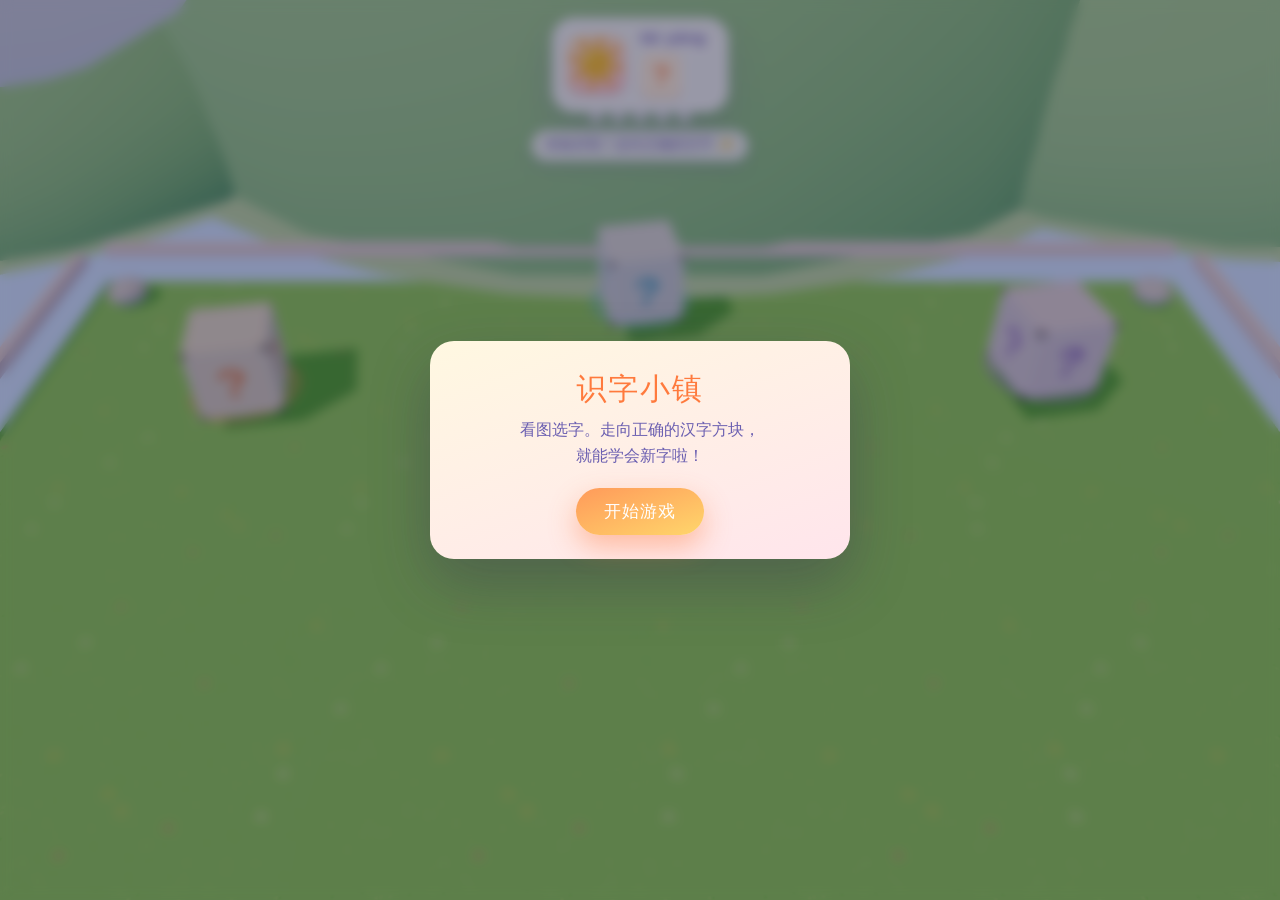
==== index.html @ b811c377 "Add files via upload" ====
<!doctype html>
<html lang="zh-CN">
  <head>
    <meta charset="UTF-8" />
    <meta name="viewport" content="width=device-width, initial-scale=1.0, viewport-fit=cover" />
    <meta name="theme-color" content="#7ec8ff" />
    <link rel="icon" href="data:," />
    <title>识字小镇 · Character Town</title>
    <script type="module" crossorigin src="/assets/index-LB1kmnhk.js"></script>
    <link rel="stylesheet" crossorigin href="/assets/index-JsREtGUD.css">
  </head>
  <body>
    <main id="app">
      <canvas id="game-canvas" aria-label="识字小镇 Three.js 游戏画布"></canvas>

      <!-- 顶部：图片提示 + 拼音 + 词语 -->
      <section id="prompt-card" aria-live="polite">
        <div id="prompt-picture" aria-hidden="true">☀️</div>
        <div id="prompt-text">
          <div id="prompt-pinyin">tài yáng</div>
          <div id="prompt-word">
            <span class="char-slot" data-slot="0">?</span>
          </div>
        </div>
      </section>

      <!-- 关卡进度 + 鼓励语 -->
      <section id="round-bar" aria-live="polite">
        <div id="round-dots" aria-label="关卡进度"></div>
        <div id="status-line">准备好啦！走向正确的汉字 ✨</div>
      </section>

      <!-- 开始 / 结束 弹窗 -->
      <section id="overlay" class="overlay-visible">
        <div id="overlay-card">
          <h1 id="overlay-title">识字小镇</h1>
          <p id="overlay-body">看图选字。走向正确的汉字方块，就能学会新字啦！</p>
          <button id="overlay-button" type="button">开始游戏</button>
        </div>
      </section>

      <!-- 触屏移动 -->
      <div id="touch-controls" aria-hidden="true">
        <div id="touch-stick">
          <div id="touch-knob"></div>
        </div>
        <!-- 占位按钮（保持 InputController 依赖；触屏上隐藏） -->
        <button id="dash-button" type="button" tabindex="-1" aria-hidden="true"></button>
      </div>
    </main>
  </body>
</html>
---- assets/index-JsREtGUD.css ----
:root{color:#2a2440;font-synthesis:none;text-rendering:geometricprecision;background:#cfeaff;font-family:PingFang SC,Hiragino Sans GB,Microsoft YaHei,Noto Sans CJK SC,Source Han Sans SC,Avenir Next,Avenir,Segoe UI,sans-serif}*{box-sizing:border-box}html,body,#app{width:100%;height:100%;margin:0;overflow:hidden}body{-webkit-tap-highlight-color:transparent;min-width:320px}#app{background:linear-gradient(#7ec8ff 0%,#cfeaff 60%,#f8efd2 100%);position:relative}#game-canvas{touch-action:none;outline:none;width:100vw;height:100vh;display:block}#prompt-card{top:max(18px, env(safe-area-inset-top));-webkit-backdrop-filter:blur(8px);backdrop-filter:blur(8px);pointer-events:none;-webkit-user-select:none;user-select:none;z-index:4;background:#ffffffe0;border-radius:22px;align-items:center;gap:14px;padding:12px 22px 12px 14px;display:flex;position:absolute;left:50%;transform:translate(-50%);box-shadow:0 14px 36px #664ea538,inset 0 0 0 2px #ffffffe6}#prompt-picture{background:linear-gradient(160deg,#ffe9b3,#ffc7c7);border-radius:16px;justify-content:center;align-items:center;width:60px;height:60px;font-size:48px;line-height:1;display:flex;box-shadow:inset 0 -3px #00000014}#prompt-text{flex-direction:column;align-items:flex-start;gap:4px;display:flex}#prompt-pinyin{color:#6b5fb1;letter-spacing:.04em;font-size:16px;font-weight:600}#prompt-word{gap:8px;display:flex}.char-slot{color:#ff8a3d;background:#fff4d6;border-radius:12px;justify-content:center;align-items:center;width:42px;height:48px;font-size:28px;font-weight:800;transition:transform .32s cubic-bezier(.34,1.56,.64,1),background .32s,color .32s;display:inline-flex;box-shadow:inset 0 -3px #00000014}.char-slot.char-filled{color:#fff;background:linear-gradient(160deg,#ffd66b,#ff9a5a);animation:.42s slot-pop;transform:scale(1.08)rotate(-3deg)}@keyframes slot-pop{0%{transform:scale(.5)rotate(8deg)}60%{transform:scale(1.18)rotate(-6deg)}to{transform:scale(1.08)rotate(-3deg)}}#round-bar{top:max(110px, calc(env(safe-area-inset-top) + 110px));pointer-events:none;z-index:3;flex-direction:column;align-items:center;gap:6px;display:flex;position:absolute;left:50%;transform:translate(-50%)}#round-dots{gap:8px;display:flex}.round-dot{background:#ffffffb3;border-radius:50%;width:14px;height:14px;transition:transform .32s,background .32s;box-shadow:inset 0 -2px #00000014}.round-dot.dot-active{background:linear-gradient(160deg,#ff9a5a,#ffd66b);transform:scale(1.25)}.round-dot.dot-done{background:linear-gradient(160deg,#74e1c0,#4fc1e9)}#status-line{color:#6b5fb1;background:#ffffffd1;border-radius:999px;padding:6px 14px;font-size:14px;font-weight:700;transition:transform .22s;box-shadow:0 6px 16px #664ea52e}#status-line.flash{animation:.45s status-flash}@keyframes status-flash{0%{transform:translateY(0)scale(1)}35%{transform:translateY(-4px)scale(1.06)}to{transform:translateY(0)scale(1)}}#overlay{-webkit-backdrop-filter:blur(6px);backdrop-filter:blur(6px);z-index:10;opacity:0;pointer-events:none;background:#2e245073;justify-content:center;align-items:center;transition:opacity .32s;display:flex;position:absolute;inset:0}#overlay.overlay-visible{opacity:1;pointer-events:auto}#overlay-card{text-align:center;background:linear-gradient(160deg,#fff8e1,#ffe5ec);border-radius:24px;width:min(420px,88vw);padding:28px 28px 24px;box-shadow:0 24px 60px #2e245052}#overlay-title{color:#ff7a3d;letter-spacing:.06em;margin:0 0 8px;font-size:30px}#overlay-body{color:#6b5fb1;word-break:keep-all;margin:0 0 18px;font-size:16px;line-height:1.6}#overlay-button{appearance:none;cursor:pointer;color:#fff;letter-spacing:.06em;background:linear-gradient(160deg,#ff9a5a,#ffd66b);border:none;border-radius:999px;padding:12px 28px;font-size:17px;font-weight:800;transition:transform .2s,box-shadow .2s;box-shadow:0 12px 28px #ff7a3d6b}#overlay-button:hover{transform:translateY(-2px);box-shadow:0 16px 32px #ff7a3d80}#overlay-button:active{transform:translateY(0)}#overlay.celebrate #overlay-card{background:linear-gradient(160deg,#d6f7ff,#fff2c1)}#overlay.celebrate #overlay-title{color:#4fc1e9}#touch-controls{right:max(18px, env(safe-area-inset-right));bottom:max(18px, env(safe-area-inset-bottom));left:max(18px, env(safe-area-inset-left));pointer-events:none;z-index:5;justify-content:flex-start;align-items:flex-end;display:none;position:absolute}#touch-stick{aspect-ratio:1;pointer-events:auto;touch-action:none;background:#ffffff8c;border:1px solid #fff9;border-radius:50%;width:clamp(108px,26vw,152px);position:relative;box-shadow:0 12px 24px #2e24502e}#touch-knob{aspect-ratio:1;background:linear-gradient(160deg,#ff9a5a,#ffd66b);border-radius:50%;width:42%;position:absolute;top:50%;left:50%;transform:translate(-50%,-50%);box-shadow:0 6px 18px #ff7a3d73}#dash-button{display:none}@media (pointer:coarse),(width<=760px){#prompt-card{gap:10px;padding:10px 18px 10px 12px}#prompt-picture{width:50px;height:50px;font-size:38px}#prompt-pinyin{font-size:13px}.char-slot{width:36px;height:42px;font-size:24px}#round-bar{top:max(96px, calc(env(safe-area-inset-top) + 96px))}#status-line{padding:5px 10px;font-size:12px}#touch-controls{display:flex}}
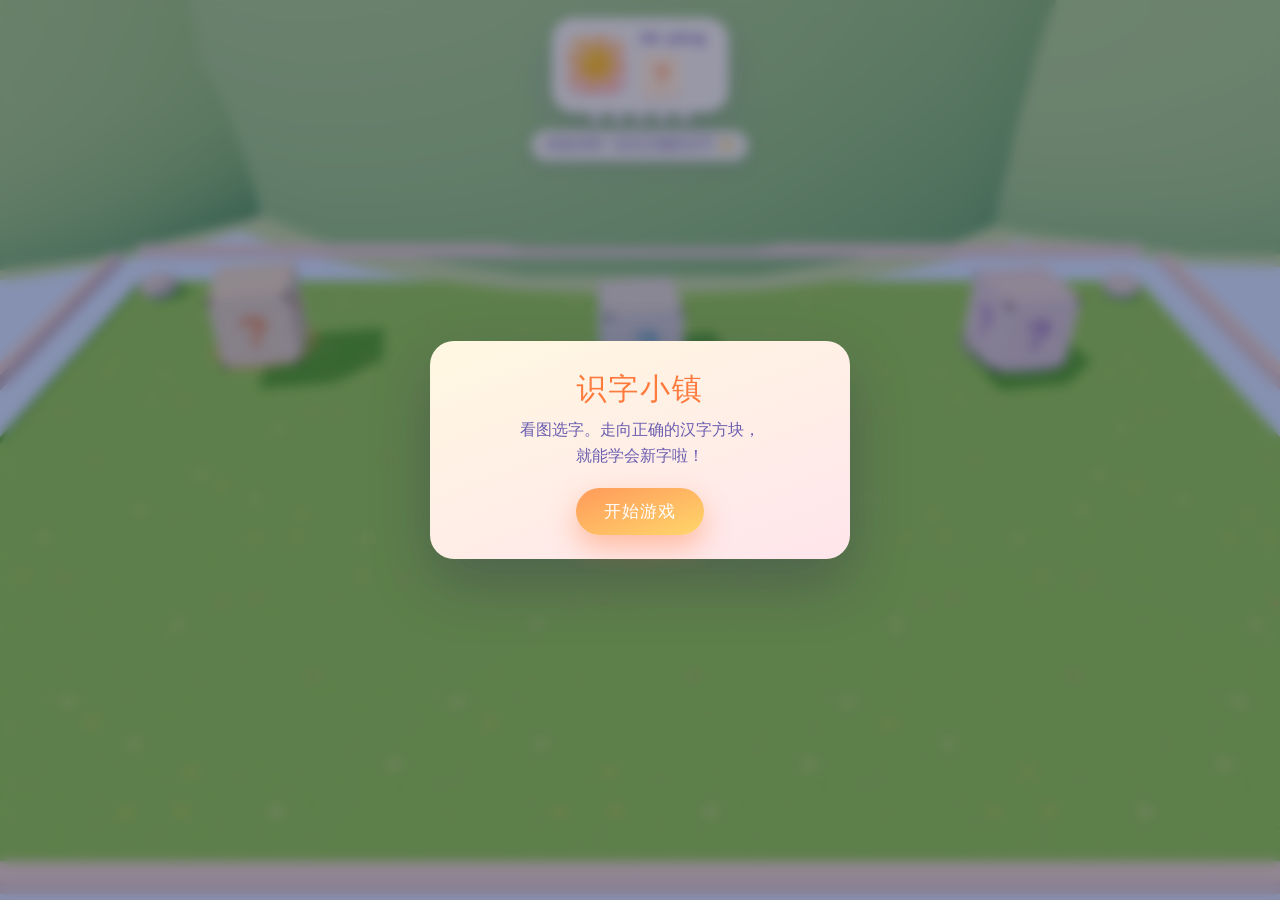
==== commit d721e6ce: "Add files via upload" ====
--- a/index.html
+++ b/index.html
@@ -6,8 +6,8 @@
     <meta name="theme-color" content="#7ec8ff" />
     <link rel="icon" href="data:," />
     <title>识字小镇 · Character Town</title>
-    <script type="module" crossorigin src="/assets/index-LB1kmnhk.js"></script>
-    <link rel="stylesheet" crossorigin href="/assets/index-JsREtGUD.css">
+    <script type="module" crossorigin src="/assets/index-C0IZ0agx.js"></script>
+    <link rel="stylesheet" crossorigin href="/assets/index-Byy6mVS5.css">
   </head>
   <body>
     <main id="app">
@@ -47,6 +47,22 @@
         <!-- 占位按钮（保持 InputController 依赖；触屏上隐藏） -->
         <button id="dash-button" type="button" tabindex="-1" aria-hidden="true"></button>
       </div>
+
+      <!-- 移动端首次进入提示 -->
+      <section id="mobile-hint" aria-live="polite">
+        <div class="hint-card">
+          <div class="hint-row">
+            <span class="hint-icon" aria-hidden="true">🕹️</span>
+            <span class="hint-text">推动左下摇杆，让小兔子走动</span>
+          </div>
+          <div class="hint-row">
+            <span class="hint-icon" aria-hidden="true">👆</span>
+            <span class="hint-text">在场景上滑动手指，可以转动视角</span>
+          </div>
+          <button id="mobile-hint-close" type="button">知道了</button>
+        </div>
+        <div class="hint-arrow" aria-hidden="true">↙</div>
+      </section>
     </main>
   </body>
 </html>
--- a/assets/index-Byy6mVS5.css
+++ b/assets/index-Byy6mVS5.css
@@ -0,0 +1 @@
+:root{color:#2a2440;font-synthesis:none;text-rendering:geometricprecision;background:#cfeaff;font-family:PingFang SC,Hiragino Sans GB,Microsoft YaHei,Noto Sans CJK SC,Source Han Sans SC,Avenir Next,Avenir,Segoe UI,sans-serif}*{box-sizing:border-box}html,body,#app{width:100%;height:100%;margin:0;overflow:hidden}body{-webkit-tap-highlight-color:transparent;min-width:320px}#app{background:linear-gradient(#7ec8ff 0%,#cfeaff 60%,#f8efd2 100%);position:relative}#game-canvas{touch-action:none;outline:none;width:100vw;height:100vh;display:block}#prompt-card{top:max(18px, env(safe-area-inset-top));-webkit-backdrop-filter:blur(8px);backdrop-filter:blur(8px);pointer-events:none;-webkit-user-select:none;user-select:none;z-index:4;background:#ffffffe0;border-radius:22px;align-items:center;gap:14px;padding:12px 22px 12px 14px;display:flex;position:absolute;left:50%;transform:translate(-50%);box-shadow:0 14px 36px #664ea538,inset 0 0 0 2px #ffffffe6}#prompt-picture{background:linear-gradient(160deg,#ffe9b3,#ffc7c7);border-radius:16px;justify-content:center;align-items:center;width:60px;height:60px;font-size:48px;line-height:1;display:flex;box-shadow:inset 0 -3px #00000014}#prompt-text{flex-direction:column;align-items:flex-start;gap:4px;display:flex}#prompt-pinyin{color:#6b5fb1;letter-spacing:.04em;font-size:16px;font-weight:600}#prompt-word{gap:8px;display:flex}.char-slot{color:#ff8a3d;background:#fff4d6;border-radius:12px;justify-content:center;align-items:center;width:42px;height:48px;font-size:28px;font-weight:800;transition:transform .32s cubic-bezier(.34,1.56,.64,1),background .32s,color .32s;display:inline-flex;box-shadow:inset 0 -3px #00000014}.char-slot.char-filled{color:#fff;background:linear-gradient(160deg,#ffd66b,#ff9a5a);animation:.42s slot-pop;transform:scale(1.08)rotate(-3deg)}@keyframes slot-pop{0%{transform:scale(.5)rotate(8deg)}60%{transform:scale(1.18)rotate(-6deg)}to{transform:scale(1.08)rotate(-3deg)}}#round-bar{top:max(110px, calc(env(safe-area-inset-top) + 110px));pointer-events:none;z-index:3;flex-direction:column;align-items:center;gap:6px;display:flex;position:absolute;left:50%;transform:translate(-50%)}#round-dots{gap:8px;display:flex}.round-dot{background:#ffffffb3;border-radius:50%;width:14px;height:14px;transition:transform .32s,background .32s;box-shadow:inset 0 -2px #00000014}.round-dot.dot-active{background:linear-gradient(160deg,#ff9a5a,#ffd66b);transform:scale(1.25)}.round-dot.dot-done{background:linear-gradient(160deg,#74e1c0,#4fc1e9)}#status-line{color:#6b5fb1;background:#ffffffd1;border-radius:999px;padding:6px 14px;font-size:14px;font-weight:700;transition:transform .22s;box-shadow:0 6px 16px #664ea52e}#status-line.flash{animation:.45s status-flash}@keyframes status-flash{0%{transform:translateY(0)scale(1)}35%{transform:translateY(-4px)scale(1.06)}to{transform:translateY(0)scale(1)}}#overlay{-webkit-backdrop-filter:blur(6px);backdrop-filter:blur(6px);z-index:10;opacity:0;pointer-events:none;background:#2e245073;justify-content:center;align-items:center;transition:opacity .32s;display:flex;position:absolute;inset:0}#overlay.overlay-visible{opacity:1;pointer-events:auto}#overlay-card{text-align:center;background:linear-gradient(160deg,#fff8e1,#ffe5ec);border-radius:24px;width:min(420px,88vw);padding:28px 28px 24px;box-shadow:0 24px 60px #2e245052}#overlay-title{color:#ff7a3d;letter-spacing:.06em;margin:0 0 8px;font-size:30px}#overlay-body{color:#6b5fb1;word-break:keep-all;margin:0 0 18px;font-size:16px;line-height:1.6}#overlay-button{appearance:none;cursor:pointer;color:#fff;letter-spacing:.06em;background:linear-gradient(160deg,#ff9a5a,#ffd66b);border:none;border-radius:999px;padding:12px 28px;font-size:17px;font-weight:800;transition:transform .2s,box-shadow .2s;box-shadow:0 12px 28px #ff7a3d6b}#overlay-button:hover{transform:translateY(-2px);box-shadow:0 16px 32px #ff7a3d80}#overlay-button:active{transform:translateY(0)}#overlay.celebrate #overlay-card{background:linear-gradient(160deg,#d6f7ff,#fff2c1)}#overlay.celebrate #overlay-title{color:#4fc1e9}#touch-controls{right:max(18px, env(safe-area-inset-right));bottom:max(18px, env(safe-area-inset-bottom));left:max(18px, env(safe-area-inset-left));pointer-events:none;z-index:5;justify-content:flex-start;align-items:flex-end;display:none;position:absolute}#touch-stick{aspect-ratio:1;pointer-events:auto;touch-action:none;background:#ffffff8c;border:1px solid #fff9;border-radius:50%;width:clamp(108px,26vw,152px);position:relative;box-shadow:0 12px 24px #2e24502e}#touch-knob{aspect-ratio:1;background:linear-gradient(160deg,#ff9a5a,#ffd66b);border-radius:50%;width:42%;position:absolute;top:50%;left:50%;transform:translate(-50%,-50%);box-shadow:0 6px 18px #ff7a3d73}#dash-button{display:none}@media (pointer:coarse),(width<=760px){#prompt-card{gap:10px;padding:10px 18px 10px 12px}#prompt-picture{width:50px;height:50px;font-size:38px}#prompt-pinyin{font-size:13px}.char-slot{width:36px;height:42px;font-size:24px}#round-bar{top:max(96px, calc(env(safe-area-inset-top) + 96px))}#status-line{padding:5px 10px;font-size:12px}#touch-controls{display:flex}}#mobile-hint{left:max(18px, env(safe-area-inset-left));bottom:calc(max(180px, env(safe-area-inset-bottom)) + 160px);pointer-events:none;z-index:6;align-items:flex-end;gap:8px;display:none;position:absolute}#mobile-hint.hint-visible{display:none}.hint-card{pointer-events:auto;background:#fffffff5;border-radius:18px;flex-direction:column;gap:8px;max-width:220px;padding:12px 14px 10px;animation:.42s cubic-bezier(.34,1.56,.64,1) hint-in;display:flex;box-shadow:0 12px 28px #2e245047}.hint-row{align-items:center;gap:10px;display:flex}.hint-icon{flex-shrink:0;font-size:22px}.hint-text{color:#6b5fb1;font-size:13px;font-weight:700;line-height:1.4}#mobile-hint-close{appearance:none;cursor:pointer;color:#fff;background:linear-gradient(160deg,#ff9a5a,#ffd66b);border:none;border-radius:999px;align-self:flex-start;padding:6px 14px;font-size:12px;font-weight:800;box-shadow:0 6px 14px #ff7a3d6b}.hint-arrow{color:#ff9a5a;text-shadow:0 4px 12px #ff7a3d6b;align-self:flex-end;margin-bottom:4px;font-size:36px;animation:1.2s ease-in-out infinite hint-bounce}@keyframes hint-in{0%{opacity:0;transform:translateY(20px)scale(.92)}to{opacity:1;transform:translateY(0)scale(1)}}@keyframes hint-bounce{0%,to{transform:translateY(0)rotate(-12deg)}50%{transform:translateY(8px)rotate(-12deg)}}@media (pointer:coarse),(width<=760px){#mobile-hint{display:none}#mobile-hint.hint-visible{display:flex}}
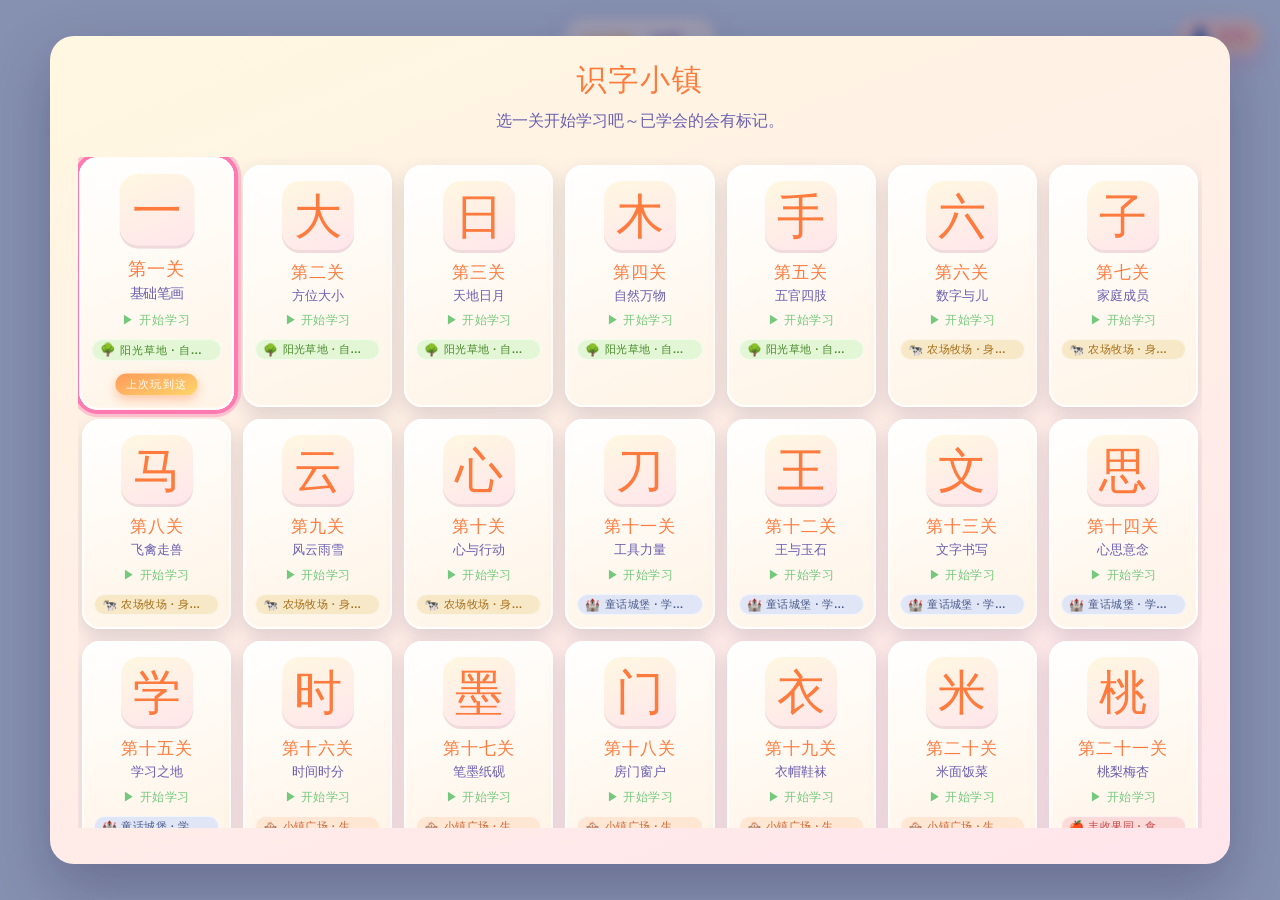
==== commit d88b2605: "Add files via upload" ====
--- a/index.html
+++ b/index.html
@@ -6,8 +6,8 @@
     <meta name="theme-color" content="#7ec8ff" />
     <link rel="icon" href="data:," />
     <title>识字小镇 · Character Town</title>
-    <script type="module" crossorigin src="/assets/index-C0IZ0agx.js"></script>
-    <link rel="stylesheet" crossorigin href="/assets/index-Byy6mVS5.css">
+    <script type="module" crossorigin src="/assets/index-DwKI44O6.js"></script>
+    <link rel="stylesheet" crossorigin href="/assets/index-CIDDuArJ.css">
   </head>
   <body>
     <main id="app">
@@ -15,9 +15,9 @@
 
       <!-- 顶部：图片提示 + 拼音 + 词语 -->
       <section id="prompt-card" aria-live="polite">
-        <div id="prompt-picture" aria-hidden="true">☀️</div>
+        <div id="prompt-picture" aria-hidden="true">🌙</div>
         <div id="prompt-text">
-          <div id="prompt-pinyin">tài yáng</div>
+          <div id="prompt-pinyin">yuè</div>
           <div id="prompt-word">
             <span class="char-slot" data-slot="0">?</span>
           </div>
@@ -30,12 +30,26 @@
         <div id="status-line">准备好啦！走向正确的汉字 ✨</div>
       </section>
 
-      <!-- 开始 / 结束 弹窗 -->
-      <section id="overlay" class="overlay-visible">
+      <!-- 游戏中右上方：返回关卡列表（左）+ 换装（右） -->
+      <button id="back-fab" type="button" aria-label="返回关卡选择" hidden>
+        <span class="back-fab-icon" aria-hidden="true">🏠</span>
+        <span class="back-fab-label">关卡</span>
+      </button>
+
+      <!-- 始终可见的换装入口：放在右上方，游戏过程中也能用 -->
+      <button id="outfit-fab" type="button" aria-label="打开换装">
+        <span class="outfit-fab-icon" aria-hidden="true">👗</span>
+        <span class="outfit-fab-label">换装</span>
+      </button>
+
+      <!-- 开始 / 结束 弹窗。初始隐藏，等 Game.start() 加载完 stages.json 后再显示。 -->
+      <section id="overlay">
         <div id="overlay-card">
           <h1 id="overlay-title">识字小镇</h1>
-          <p id="overlay-body">看图选字。走向正确的汉字方块，就能学会新字啦！</p>
+          <p id="overlay-body">正在准备关卡…</p>
+          <div id="overlay-extras"></div>
           <button id="overlay-button" type="button">开始游戏</button>
+          <button id="overlay-secondary" type="button" hidden>选择其他关卡</button>
         </div>
       </section>
 
@@ -63,6 +77,30 @@
         </div>
         <div class="hint-arrow" aria-hidden="true">↙</div>
       </section>
+
+      <!-- 手柄首次连接提示：与移动端 hint 类似，列出手柄按键映射 -->
+      <section id="gamepad-hint" aria-live="polite">
+        <div class="hint-card gp-hint-card">
+          <div class="gp-hint-title">🎮 手柄已连接</div>
+          <div class="hint-row">
+            <span class="hint-icon" aria-hidden="true">🕹️</span>
+            <span class="hint-text">左摇杆：移动 · 右摇杆：转动视角</span>
+          </div>
+          <div class="hint-row">
+            <span class="hint-icon" aria-hidden="true">🅰️</span>
+            <span class="hint-text">A 键：进入 / 确认 · B 键：返回</span>
+          </div>
+          <div class="hint-row">
+            <span class="hint-icon" aria-hidden="true">🔼</span>
+            <span class="hint-text">方向键：选择关卡 / 服装</span>
+          </div>
+          <div class="hint-row">
+            <span class="hint-icon" aria-hidden="true">🟡</span>
+            <span class="hint-text">Y 键：换装 · Start：朗读字音</span>
+          </div>
+          <button id="gamepad-hint-close" type="button">知道了</button>
+        </div>
+      </section>
     </main>
   </body>
 </html>
--- a/assets/index-CIDDuArJ.css
+++ b/assets/index-CIDDuArJ.css
@@ -0,0 +1 @@
+:root{color:#2a2440;font-synthesis:none;text-rendering:geometricprecision;background:#cfeaff;font-family:PingFang SC,Hiragino Sans GB,Microsoft YaHei,Noto Sans CJK SC,Source Han Sans SC,Avenir Next,Avenir,Segoe UI,sans-serif}*{box-sizing:border-box}html,body,#app{width:100%;height:100%;margin:0;overflow:hidden}body{-webkit-tap-highlight-color:transparent;min-width:320px}#app{background:linear-gradient(#7ec8ff 0%,#cfeaff 60%,#f8efd2 100%);position:relative}#game-canvas{touch-action:none;outline:none;width:100vw;height:100vh;display:block}#back-fab{top:max(18px, env(safe-area-inset-top));right:calc(max(18px, env(safe-area-inset-right)) + 116px);z-index:5;appearance:none;cursor:pointer;color:#3aa5d9;letter-spacing:.06em;-webkit-tap-highlight-color:#3aa5d940;pointer-events:auto;background:linear-gradient(160deg,#d6f7ff,#c1ecff);border:none;border-radius:999px;align-items:center;gap:6px;padding:8px 14px 8px 10px;font-family:inherit;font-size:14px;font-weight:800;transition:transform .18s,box-shadow .18s;display:inline-flex;position:absolute;box-shadow:0 10px 22px #3aa5d952,inset 0 0 0 2px #ffffffd9}#back-fab:hover{transform:translateY(-2px);box-shadow:0 14px 26px #3aa5d96b,inset 0 0 0 2px #fffffff2}#back-fab:active{transform:translateY(0)}#back-fab[hidden]{display:none}.back-fab-icon{filter:drop-shadow(0 2px 4px #3aa5d952);font-size:20px;line-height:1}.back-fab-label{font-size:13px}@media (width<=380px){.back-fab-label{display:none}#back-fab{right:calc(max(18px, env(safe-area-inset-right)) + 64px);padding:8px 10px}}@media (pointer:coarse),(width<=760px){#back-fab{right:calc(max(18px, env(safe-area-inset-right)) + 92px);padding:7px 12px 7px 9px;font-size:13px}.back-fab-icon{font-size:18px}}#outfit-fab{top:max(18px, env(safe-area-inset-top));right:max(18px, env(safe-area-inset-right));z-index:5;appearance:none;cursor:pointer;color:#ff5a8a;letter-spacing:.06em;-webkit-tap-highlight-color:#ff9a5a40;pointer-events:auto;background:linear-gradient(160deg,#ffe5ec,#ffd5b3);border:none;border-radius:999px;align-items:center;gap:6px;padding:8px 14px 8px 10px;font-family:inherit;font-size:14px;font-weight:800;transition:transform .18s,box-shadow .18s;display:inline-flex;position:absolute;box-shadow:0 10px 22px #ff7ab052,inset 0 0 0 2px #ffffffd9}#outfit-fab:hover{transform:translateY(-2px);box-shadow:0 14px 26px #ff7ab06b,inset 0 0 0 2px #fffffff2}#outfit-fab:active{transform:translateY(0)}#outfit-fab[hidden]{display:none}.outfit-fab-icon{filter:drop-shadow(0 2px 4px #ff7ab052);font-size:20px;line-height:1}.outfit-fab-label{font-size:13px}@media (width<=380px){.outfit-fab-label{display:none}#outfit-fab{padding:8px 10px}}@media (pointer:coarse),(width<=760px){#outfit-fab{padding:7px 12px 7px 9px;font-size:13px}.outfit-fab-icon{font-size:18px}}#prompt-card{top:max(18px, env(safe-area-inset-top));-webkit-backdrop-filter:blur(8px);backdrop-filter:blur(8px);pointer-events:auto;cursor:pointer;-webkit-user-select:none;user-select:none;-webkit-tap-highlight-color:#ff9a5a40;z-index:4;background:#ffffffe0;border-radius:22px;align-items:center;gap:14px;padding:12px 22px 12px 14px;display:flex;position:absolute;left:50%;transform:translate(-50%);box-shadow:0 14px 36px #664ea538,inset 0 0 0 2px #ffffffe6}#prompt-card.prompt-tapped{animation:.32s prompt-tap}@keyframes prompt-tap{0%{transform:translate(-50%)scale(1)}40%{transform:translate(-50%)scale(1.07);box-shadow:0 18px 42px #ff9a5a59,inset 0 0 0 2px #ffffffe6}to{transform:translate(-50%)scale(1)}}#prompt-picture{background:linear-gradient(160deg,#ffe9b3,#ffc7c7);border-radius:16px;justify-content:center;align-items:center;width:60px;height:60px;font-size:48px;line-height:1;display:flex;box-shadow:inset 0 -3px #00000014}#prompt-text{flex-direction:column;align-items:flex-start;gap:4px;display:flex}#prompt-pinyin{color:#6b5fb1;letter-spacing:.04em;font-size:16px;font-weight:600}#prompt-word{gap:8px;display:flex}.char-slot{color:#ff8a3d;background:#fff4d6;border-radius:12px;justify-content:center;align-items:center;width:42px;height:48px;font-size:28px;font-weight:800;transition:transform .32s cubic-bezier(.34,1.56,.64,1),background .32s,color .32s;display:inline-flex;box-shadow:inset 0 -3px #00000014}.char-slot.char-filled{color:#fff;background:linear-gradient(160deg,#ffd66b,#ff9a5a);animation:.42s slot-pop;transform:scale(1.08)rotate(-3deg)}@keyframes slot-pop{0%{transform:scale(.5)rotate(8deg)}60%{transform:scale(1.18)rotate(-6deg)}to{transform:scale(1.08)rotate(-3deg)}}#round-bar{top:max(110px, calc(env(safe-area-inset-top) + 110px));pointer-events:none;z-index:3;flex-direction:column;align-items:center;gap:6px;display:flex;position:absolute;left:50%;transform:translate(-50%)}#round-dots{gap:8px;display:flex}.round-dot{background:#ffffffb3;border-radius:50%;width:14px;height:14px;transition:transform .32s,background .32s;box-shadow:inset 0 -2px #00000014}.round-dot.dot-active{background:linear-gradient(160deg,#ff9a5a,#ffd66b);transform:scale(1.25)}.round-dot.dot-done{background:linear-gradient(160deg,#74e1c0,#4fc1e9)}#status-line{color:#6b5fb1;background:#ffffffd1;border-radius:999px;padding:6px 14px;font-size:14px;font-weight:700;transition:transform .22s;box-shadow:0 6px 16px #664ea52e}#status-line.flash{animation:.45s status-flash}@keyframes status-flash{0%{transform:translateY(0)scale(1)}35%{transform:translateY(-4px)scale(1.06)}to{transform:translateY(0)scale(1)}}#overlay{-webkit-backdrop-filter:blur(6px);backdrop-filter:blur(6px);z-index:10;opacity:0;pointer-events:none;background:#2e245073;justify-content:center;align-items:center;transition:opacity .32s;display:flex;position:absolute;inset:0}#overlay.overlay-visible{opacity:1;pointer-events:auto}#overlay-card{text-align:center;background:linear-gradient(160deg,#fff8e1,#ffe5ec);border-radius:24px;flex-direction:column;width:min(96vw,1180px);max-height:92vh;padding:24px 28px 22px;display:flex;overflow:hidden;box-shadow:0 24px 60px #2e245052}#overlay-card>#overlay-extras{overscroll-behavior:contain;scrollbar-width:thin;scrollbar-color:#ff9a5a8c transparent;flex:1;min-height:0;padding:4px 2px;overflow-y:auto}#overlay-card>#overlay-extras::-webkit-scrollbar{width:10px}#overlay-card>#overlay-extras::-webkit-scrollbar-track{background:0 0}#overlay-card>#overlay-extras::-webkit-scrollbar-thumb{background:linear-gradient(#ffb37a,#ff9a5a) padding-box padding-box;border:2px solid #0000;border-radius:999px}#overlay.celebrate #overlay-card{width:min(440px,90vw);max-height:86vh;overflow-y:auto}#overlay.celebrate #overlay-card>#overlay-extras{flex:0 auto;padding:0;overflow:visible}#overlay-title{color:#ff7a3d;letter-spacing:.06em;margin:0 0 8px;font-size:30px}#overlay-body{color:#6b5fb1;word-break:keep-all;margin:0 0 18px;font-size:16px;line-height:1.6}#overlay-button{appearance:none;cursor:pointer;color:#fff;letter-spacing:.06em;background:linear-gradient(160deg,#ff9a5a,#ffd66b);border:none;border-radius:999px;padding:12px 28px;font-size:17px;font-weight:800;transition:transform .2s,box-shadow .2s;box-shadow:0 12px 28px #ff7a3d6b}#overlay-button:hover{transform:translateY(-2px);box-shadow:0 16px 32px #ff7a3d80}#overlay-button:active{transform:translateY(0)}#overlay.celebrate #overlay-card{background:linear-gradient(160deg,#d6f7ff,#fff2c1)}#overlay.celebrate #overlay-title{color:#4fc1e9}#overlay-extras{margin:4px 0 14px}.stage-grid{grid-template-columns:repeat(auto-fill,minmax(140px,1fr));gap:12px;padding:4px 2px 8px;display:grid}.stage-card{appearance:none;cursor:pointer;text-align:center;color:inherit;background:linear-gradient(160deg,#fff,#fff4e6);border:none;border-radius:18px;flex-direction:column;align-items:center;gap:4px;padding:16px 12px 14px;font-family:inherit;transition:transform .22s,box-shadow .22s,opacity .22s;display:flex;box-shadow:0 8px 20px #2e245029,inset 0 0 0 2px #ffffffe6}.stage-card.unlocked:hover{transform:translateY(-3px);box-shadow:0 14px 28px #ff9a5a52,inset 0 0 0 2px #fffffff2}.stage-card:active{transform:translateY(0)}.stage-card.locked{cursor:not-allowed;opacity:.55;background:linear-gradient(160deg,#e8e6f0,#d6d2e0);box-shadow:inset 0 -2px #00000014}.stage-card.done{background:linear-gradient(160deg,#d6f7e3,#c1ecff);box-shadow:0 8px 20px #4fc1e947,inset 0 0 0 2px #fffffff2}.stage-card.last-played{animation:1.8s ease-in-out infinite stage-pulse;position:relative;box-shadow:0 0 0 3px #ff9a5a,0 14px 32px #ff9a5a6b,inset 0 0 0 2px #fffffff2}.stage-card.last-played.done{box-shadow:0 0 0 3px #4fc1e9,0 14px 32px #4fc1e966,inset 0 0 0 2px #fffffff2}@keyframes stage-pulse{0%,to{transform:scale(1)}50%{transform:scale(1.04)}}.stage-badge{color:#fff;letter-spacing:.06em;background:linear-gradient(160deg,#ff9a5a,#ffd66b);border-radius:999px;align-self:center;margin-top:8px;padding:3px 10px;font-size:11px;font-weight:800;box-shadow:0 4px 10px #ff7a3d66}.stage-icon{color:#ff7a3d;background:linear-gradient(160deg,#fff8e1,#ffe5ec);border-radius:18px;justify-content:center;align-items:center;width:72px;height:72px;margin-bottom:4px;font-size:48px;font-weight:900;line-height:1;display:flex;box-shadow:inset 0 -3px #0000000f}.stage-card.locked .stage-icon{color:#8a82a6;background:linear-gradient(160deg,#efeaf5,#d8d2e0)}.stage-title{color:#ff7a3d;letter-spacing:.06em;font-size:17px;font-weight:800}.stage-card.locked .stage-title{color:#8a82a6}.stage-subtitle{color:#6b5fb1;font-size:13px;font-weight:600;line-height:1.3}.stage-card.locked .stage-subtitle{color:#9890b5}.stage-status{color:#74c97c;letter-spacing:.04em;margin-top:4px;font-size:12px;font-weight:700}.stage-card.done .stage-status{color:#4fc1e9}.stage-card.locked .stage-status{color:#8a82a6}.stage-theme{letter-spacing:.04em;color:#5a4a8a;white-space:nowrap;text-overflow:ellipsis;background:#fff9;border-radius:999px;align-items:center;gap:4px;max-width:100%;margin-top:6px;padding:3px 8px;font-size:11px;font-weight:700;display:inline-flex;overflow:hidden;box-shadow:inset 0 0 0 1px #fff9}.stage-theme-icon{font-size:12px;line-height:1}.stage-theme-text{text-overflow:ellipsis;font-size:11px;overflow:hidden}.stage-theme.theme-meadow{color:#4a8a2c;background:#e3f7d6}.stage-theme.theme-farm{color:#a8721c;background:#f7e8c8}.stage-theme.theme-castle{color:#4a5a8a;background:#e0e6f6}.stage-theme.theme-town{color:#cc6a3a;background:#ffe7d4}.stage-theme.theme-orchard{color:#c84a4a;background:#fbdada}.stage-theme.theme-rainbow{color:#8a4ab0;background:#f7e7f7}.stage-theme.theme-ocean{color:#3a7ac8;background:#d4ecf7}.stage-theme.theme-sakura{color:#c84a8a;background:#ffe0ec}.stage-theme.theme-snow{color:#4a7ac8;background:#eef4fb}.stage-theme.theme-beach{color:#cc8a3a;background:#fff4cc}.stage-theme.theme-iceberg{color:#4a8ac8;background:#e0f0fa}.stage-theme.theme-space{color:#cce0ff;background:#2a3050}.stage-theme.theme-wheatfield{color:#a87832;background:#f7e8b8}.stage-theme.theme-palace{color:#c84a4a;background:#ffe0d4}.stage-theme.theme-moonscape{color:#ffd066;background:#2a3050}.stage-theme.theme-lantern{color:#ff8a8a;background:#4a3050}.stage-theme.theme-theater{color:#a84a4a;background:#f7d8d8}.stage-theme.theme-workshop{color:#8a5a2a;background:#e8d4b8}.stage-theme.theme-kitchen{color:#cc6a3a;background:#ffe7d4}.stage-theme.theme-aurora{color:#74e1c0;background:#2a3050}#overlay-secondary{appearance:none;cursor:pointer;color:#6b5fb1;letter-spacing:.04em;background:#ffffffa6;border:none;border-radius:999px;margin-top:10px;padding:8px 18px;font-family:inherit;font-size:14px;font-weight:700;transition:transform .18s,background .18s;box-shadow:0 4px 12px #2e24502e}#overlay-secondary:hover{background:#ffffffd9;transform:translateY(-1px)}#overlay-secondary:active{transform:translateY(0)}#overlay-secondary[hidden]{display:none}@media (width<=380px){.stage-grid{grid-template-columns:repeat(auto-fill,minmax(120px,1fr))}.stage-icon{width:60px;height:60px;font-size:40px}}.outfit-entry{appearance:none;cursor:pointer;color:#ff7a3d;letter-spacing:.06em;background:linear-gradient(160deg,#ffe5ec,#ffd5b3);border:none;border-radius:999px;align-items:center;gap:6px;margin:14px auto 0;padding:10px 22px;font-family:inherit;font-size:15px;font-weight:800;transition:transform .2s,box-shadow .2s;display:inline-flex;box-shadow:0 8px 18px #ff9a5a47}.outfit-entry:hover{transform:translateY(-2px);box-shadow:0 12px 24px #ff9a5a61}.outfit-entry:active{transform:translateY(0)}.outfit-entry-icon{font-size:18px}#overlay.outfit #overlay-card{background:linear-gradient(160deg,#fff0fa,#e5f3ff)}#overlay.outfit #overlay-title{color:#e94f8a}.outfit-grid{grid-template-columns:repeat(auto-fill,minmax(140px,1fr));gap:12px;padding:4px 2px 8px;display:grid}.outfit-card{appearance:none;cursor:pointer;text-align:center;color:inherit;background:linear-gradient(160deg,#fff,#fff4e6);border:none;border-radius:18px;flex-direction:column;align-items:center;gap:4px;padding:14px 10px 12px;font-family:inherit;transition:transform .22s,box-shadow .22s,opacity .22s;display:flex;position:relative;box-shadow:0 8px 20px #2e245029,inset 0 0 0 2px #ffffffe6}.outfit-card.unlocked:hover{transform:translateY(-3px);box-shadow:0 14px 28px #ff9a5a52,inset 0 0 0 2px #fffffff2}.outfit-card:active{transform:translateY(0)}.outfit-card.locked{cursor:not-allowed;opacity:.6;background:linear-gradient(160deg,#ece8f5,#d8d2e0);box-shadow:inset 0 -2px #00000014}.outfit-card.selected{animation:1.6s ease-in-out infinite outfit-pulse;box-shadow:0 0 0 3px #ff7ab0,0 12px 26px #ff7ab06b,inset 0 0 0 2px #fffffff2}@keyframes outfit-pulse{0%,to{transform:scale(1)}50%{transform:scale(1.03)}}.outfit-color{border-radius:16px;justify-content:center;align-items:center;width:64px;height:64px;margin-bottom:2px;font-size:30px;display:flex;box-shadow:inset 0 -3px #0000001a,0 4px 10px #2e24502e}.outfit-card.locked .outfit-color{filter:grayscale(.6);opacity:.7}.outfit-emoji{filter:drop-shadow(0 2px 4px #2e24502e);font-size:22px;line-height:1;position:absolute;top:14px;right:12px}.outfit-name{color:#ff7a3d;letter-spacing:.04em;font-size:14px;font-weight:800}.outfit-card.locked .outfit-name{color:#8a82a6}.outfit-status{color:#74c97c;letter-spacing:.04em;font-size:11px;font-weight:700}.outfit-card.selected .outfit-status{color:#ff7ab0}.outfit-card.locked .outfit-status{color:#9890b5}@media (width<=380px){.outfit-grid{grid-template-columns:repeat(auto-fill,minmax(120px,1fr))}}.unlock-note{color:#ff5a8a;background:linear-gradient(160deg,#ffe1ec,#ffd5b3);border-radius:14px;margin:8px 0 16px;padding:10px 14px;font-size:14px;font-weight:700;animation:.6s cubic-bezier(.34,1.56,.64,1) unlock-pop;box-shadow:inset 0 0 0 2px #fff9}@keyframes unlock-pop{0%{opacity:0;transform:scale(.6)translateY(10px)}to{opacity:1;transform:scale(1)translateY(0)}}#touch-controls{right:max(18px, env(safe-area-inset-right));bottom:max(18px, env(safe-area-inset-bottom));left:max(18px, env(safe-area-inset-left));pointer-events:none;z-index:5;justify-content:flex-start;align-items:flex-end;display:none;position:absolute}#touch-stick{aspect-ratio:1;pointer-events:auto;touch-action:none;background:#ffffff8c;border:1px solid #fff9;border-radius:50%;width:clamp(108px,26vw,152px);position:relative;box-shadow:0 12px 24px #2e24502e}#touch-knob{aspect-ratio:1;background:linear-gradient(160deg,#ff9a5a,#ffd66b);border-radius:50%;width:42%;position:absolute;top:50%;left:50%;transform:translate(-50%,-50%);box-shadow:0 6px 18px #ff7a3d73}#dash-button{display:none}@media (pointer:coarse),(width<=760px){#prompt-card{gap:10px;padding:10px 18px 10px 12px}#prompt-picture{width:50px;height:50px;font-size:38px}#prompt-pinyin{font-size:13px}.char-slot{width:36px;height:42px;font-size:24px}#round-bar{top:max(96px, calc(env(safe-area-inset-top) + 96px))}#status-line{padding:5px 10px;font-size:12px}#touch-controls{display:flex}}#mobile-hint{left:max(18px, env(safe-area-inset-left));bottom:calc(max(180px, env(safe-area-inset-bottom)) + 160px);pointer-events:none;z-index:6;align-items:flex-end;gap:8px;display:none;position:absolute}#mobile-hint.hint-visible{display:none}.hint-card{pointer-events:auto;background:#fffffff5;border-radius:18px;flex-direction:column;gap:8px;max-width:220px;padding:12px 14px 10px;animation:.42s cubic-bezier(.34,1.56,.64,1) hint-in;display:flex;box-shadow:0 12px 28px #2e245047}.hint-row{align-items:center;gap:10px;display:flex}.hint-icon{flex-shrink:0;font-size:22px}.hint-text{color:#6b5fb1;font-size:13px;font-weight:700;line-height:1.4}#mobile-hint-close{appearance:none;cursor:pointer;color:#fff;background:linear-gradient(160deg,#ff9a5a,#ffd66b);border:none;border-radius:999px;align-self:flex-start;padding:6px 14px;font-size:12px;font-weight:800;box-shadow:0 6px 14px #ff7a3d6b}.hint-arrow{color:#ff9a5a;text-shadow:0 4px 12px #ff7a3d6b;align-self:flex-end;margin-bottom:4px;font-size:36px;animation:1.2s ease-in-out infinite hint-bounce}@keyframes hint-in{0%{opacity:0;transform:translateY(20px)scale(.92)}to{opacity:1;transform:translateY(0)scale(1)}}@keyframes hint-bounce{0%,to{transform:translateY(0)rotate(-12deg)}50%{transform:translateY(8px)rotate(-12deg)}}@media (pointer:coarse),(width<=760px){#mobile-hint{display:none}#mobile-hint.hint-visible{display:flex}}#outfit-fab.gp-active{box-shadow:0 0 0 3px #74e1c0,0 10px 22px #74e1c080,inset 0 0 0 2px #fffffff2}#outfit-fab.gp-active:before{content:"🎮";filter:drop-shadow(0 2px 4px #2e245047);font-size:16px;position:absolute;top:-10px;right:-8px}#gamepad-hint{right:max(18px, env(safe-area-inset-right));bottom:max(18px, env(safe-area-inset-bottom));pointer-events:none;z-index:6;display:none;position:absolute}#gamepad-hint.hint-visible{display:flex}.gp-hint-card{pointer-events:auto;background:#fffffff5;max-width:260px;padding:14px 16px 12px;box-shadow:0 14px 32px #2e245052}.gp-hint-title{color:#4fc1e9;letter-spacing:.06em;margin-bottom:6px;font-size:14px;font-weight:800}.stage-card.gp-focus,.outfit-card.gp-focus,.outfit-entry.gp-focus,#overlay-button.gp-focus,#overlay-secondary.gp-focus,#outfit-fab.gp-focus,#back-fab.gp-focus{outline:none;transform:translateY(-3px)scale(1.04);box-shadow:0 0 0 4px #ff7ab0,0 0 0 7px #ff7ab066,inset 0 0 0 2px #fffffff2}.stage-card.gp-focus:active,.outfit-card.gp-focus:active,.outfit-entry.gp-focus:active{transform:translateY(0)scale(1)}.gp-pulse{animation:.22s gp-pulse}@keyframes gp-pulse{0%{transform:scale(1.04)}50%{transform:scale(.96)}to{transform:scale(1.04)}}@media (pointer:coarse),(width<=760px){#gamepad-hint{display:none!important}}
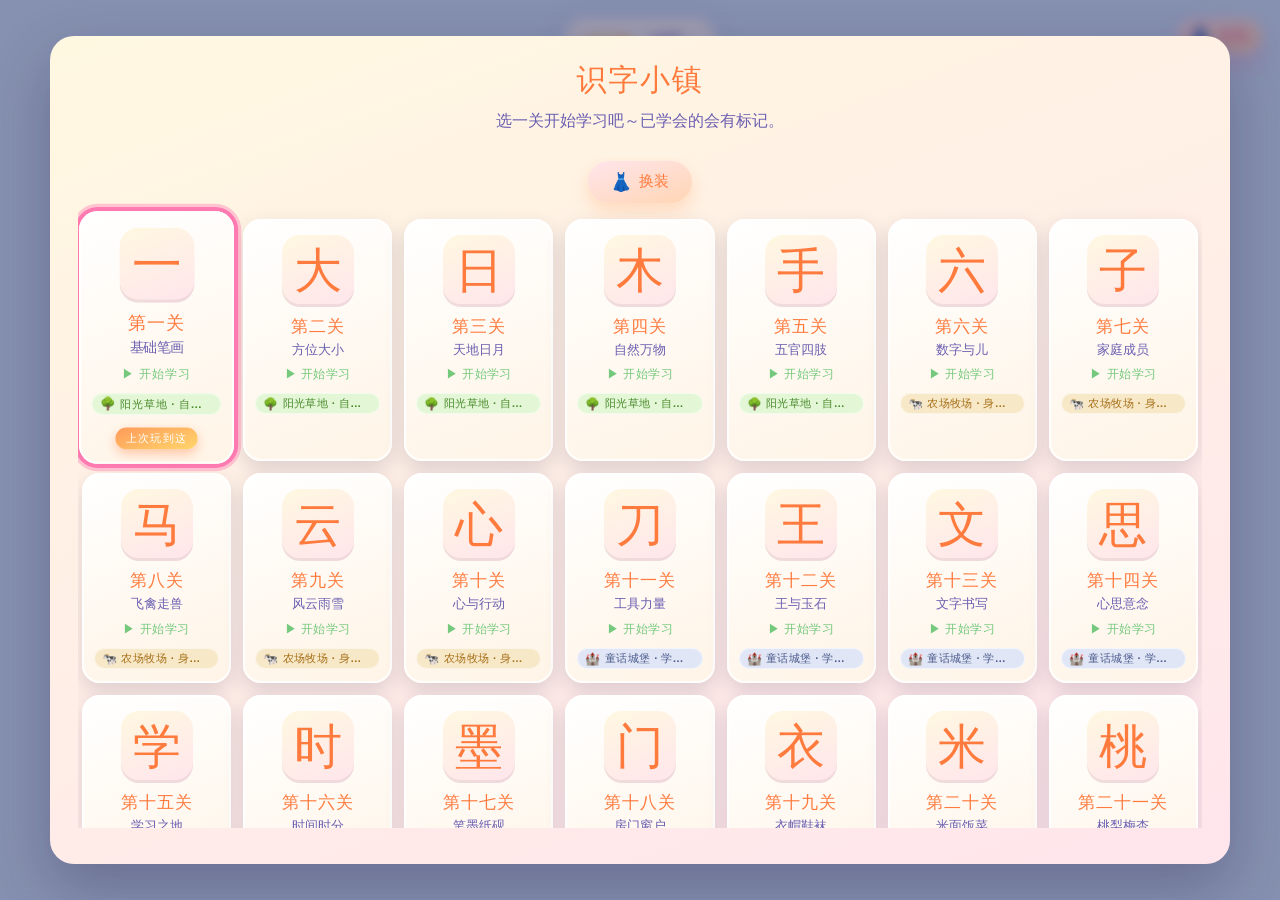
==== commit c89ac989: "Add files via upload" ====
--- a/index.html
+++ b/index.html
@@ -6,8 +6,8 @@
     <meta name="theme-color" content="#7ec8ff" />
     <link rel="icon" href="data:," />
     <title>识字小镇 · Character Town</title>
-    <script type="module" crossorigin src="/assets/index-DwKI44O6.js"></script>
-    <link rel="stylesheet" crossorigin href="/assets/index-CIDDuArJ.css">
+    <script type="module" crossorigin src="/assets/index-6w6TFGwN.js"></script>
+    <link rel="stylesheet" crossorigin href="/assets/index-BEUWVscz.css">
   </head>
   <body>
     <main id="app">
--- a/assets/index-BEUWVscz.css
+++ b/assets/index-BEUWVscz.css
@@ -0,0 +1 @@
+:root{color:#2a2440;font-synthesis:none;text-rendering:geometricprecision;background:#cfeaff;font-family:PingFang SC,Hiragino Sans GB,Microsoft YaHei,Noto Sans CJK SC,Source Han Sans SC,Avenir Next,Avenir,Segoe UI,sans-serif}*{box-sizing:border-box}html,body,#app{width:100%;height:100%;margin:0;overflow:hidden}body{-webkit-tap-highlight-color:transparent;min-width:320px}#app{background:linear-gradient(#7ec8ff 0%,#cfeaff 60%,#f8efd2 100%);position:relative}#game-canvas{touch-action:none;outline:none;width:100vw;height:100vh;display:block}#back-fab{top:max(18px, env(safe-area-inset-top));right:calc(max(18px, env(safe-area-inset-right)) + 116px);z-index:5;appearance:none;cursor:pointer;color:#3aa5d9;letter-spacing:.06em;-webkit-tap-highlight-color:#3aa5d940;pointer-events:auto;background:linear-gradient(160deg,#d6f7ff,#c1ecff);border:none;border-radius:999px;align-items:center;gap:6px;padding:8px 14px 8px 10px;font-family:inherit;font-size:14px;font-weight:800;transition:transform .18s,box-shadow .18s;display:inline-flex;position:absolute;box-shadow:0 10px 22px #3aa5d952,inset 0 0 0 2px #ffffffd9}#back-fab:hover{transform:translateY(-2px);box-shadow:0 14px 26px #3aa5d96b,inset 0 0 0 2px #fffffff2}#back-fab:active{transform:translateY(0)}#back-fab[hidden]{display:none}.back-fab-icon{filter:drop-shadow(0 2px 4px #3aa5d952);font-size:20px;line-height:1}.back-fab-label{font-size:13px}@media (width<=380px){.back-fab-label{display:none}#back-fab{right:calc(max(18px, env(safe-area-inset-right)) + 64px);padding:8px 10px}}@media (pointer:coarse),(width<=760px){#back-fab{right:calc(max(18px, env(safe-area-inset-right)) + 92px);padding:7px 12px 7px 9px;font-size:13px}.back-fab-icon{font-size:18px}}#outfit-fab{top:max(18px, env(safe-area-inset-top));right:max(18px, env(safe-area-inset-right));z-index:5;appearance:none;cursor:pointer;color:#ff5a8a;letter-spacing:.06em;-webkit-tap-highlight-color:#ff9a5a40;pointer-events:auto;background:linear-gradient(160deg,#ffe5ec,#ffd5b3);border:none;border-radius:999px;align-items:center;gap:6px;padding:8px 14px 8px 10px;font-family:inherit;font-size:14px;font-weight:800;transition:transform .18s,box-shadow .18s;display:inline-flex;position:absolute;box-shadow:0 10px 22px #ff7ab052,inset 0 0 0 2px #ffffffd9}#outfit-fab:hover{transform:translateY(-2px);box-shadow:0 14px 26px #ff7ab06b,inset 0 0 0 2px #fffffff2}#outfit-fab:active{transform:translateY(0)}#outfit-fab[hidden]{display:none}.outfit-fab-icon{filter:drop-shadow(0 2px 4px #ff7ab052);font-size:20px;line-height:1}.outfit-fab-label{font-size:13px}@media (width<=380px){.outfit-fab-label{display:none}#outfit-fab{padding:8px 10px}}@media (pointer:coarse),(width<=760px){#outfit-fab{padding:7px 12px 7px 9px;font-size:13px}.outfit-fab-icon{font-size:18px}}#prompt-card{top:max(18px, env(safe-area-inset-top));-webkit-backdrop-filter:blur(8px);backdrop-filter:blur(8px);pointer-events:auto;cursor:pointer;-webkit-user-select:none;user-select:none;-webkit-tap-highlight-color:#ff9a5a40;z-index:4;background:#ffffffe0;border-radius:22px;align-items:center;gap:14px;padding:12px 22px 12px 14px;display:flex;position:absolute;left:50%;transform:translate(-50%);box-shadow:0 14px 36px #664ea538,inset 0 0 0 2px #ffffffe6}#prompt-card.prompt-tapped{animation:.32s prompt-tap}@keyframes prompt-tap{0%{transform:translate(-50%)scale(1)}40%{transform:translate(-50%)scale(1.07);box-shadow:0 18px 42px #ff9a5a59,inset 0 0 0 2px #ffffffe6}to{transform:translate(-50%)scale(1)}}#prompt-picture{background:linear-gradient(160deg,#ffe9b3,#ffc7c7);border-radius:16px;justify-content:center;align-items:center;width:60px;height:60px;font-size:48px;line-height:1;display:flex;box-shadow:inset 0 -3px #00000014}#prompt-text{flex-direction:column;align-items:flex-start;gap:4px;display:flex}#prompt-pinyin{color:#6b5fb1;letter-spacing:.04em;font-size:16px;font-weight:600}#prompt-word{gap:8px;display:flex}.char-slot{color:#ff8a3d;background:#fff4d6;border-radius:12px;justify-content:center;align-items:center;width:42px;height:48px;font-size:28px;font-weight:800;transition:transform .32s cubic-bezier(.34,1.56,.64,1),background .32s,color .32s;display:inline-flex;box-shadow:inset 0 -3px #00000014}.char-slot.char-filled{color:#fff;background:linear-gradient(160deg,#ffd66b,#ff9a5a);animation:.42s slot-pop;transform:scale(1.08)rotate(-3deg)}@keyframes slot-pop{0%{transform:scale(.5)rotate(8deg)}60%{transform:scale(1.18)rotate(-6deg)}to{transform:scale(1.08)rotate(-3deg)}}#round-bar{top:max(110px, calc(env(safe-area-inset-top) + 110px));pointer-events:none;z-index:3;flex-direction:column;align-items:center;gap:6px;display:flex;position:absolute;left:50%;transform:translate(-50%)}#round-dots{gap:8px;display:flex}.round-dot{background:#ffffffb3;border-radius:50%;width:14px;height:14px;transition:transform .32s,background .32s;box-shadow:inset 0 -2px #00000014}.round-dot.dot-active{background:linear-gradient(160deg,#ff9a5a,#ffd66b);transform:scale(1.25)}.round-dot.dot-done{background:linear-gradient(160deg,#74e1c0,#4fc1e9)}#status-line{color:#6b5fb1;background:#ffffffd1;border-radius:999px;padding:6px 14px;font-size:14px;font-weight:700;transition:transform .22s;box-shadow:0 6px 16px #664ea52e}#status-line.flash{animation:.45s status-flash}@keyframes status-flash{0%{transform:translateY(0)scale(1)}35%{transform:translateY(-4px)scale(1.06)}to{transform:translateY(0)scale(1)}}#overlay{-webkit-backdrop-filter:blur(6px);backdrop-filter:blur(6px);z-index:10;opacity:0;pointer-events:none;background:#2e245073;justify-content:center;align-items:center;transition:opacity .32s;display:flex;position:absolute;inset:0}#overlay.overlay-visible{opacity:1;pointer-events:auto}#overlay-card{text-align:center;background:linear-gradient(160deg,#fff8e1,#ffe5ec);border-radius:24px;flex-direction:column;width:min(96vw,1180px);max-height:92vh;padding:24px 28px 22px;display:flex;overflow:hidden;box-shadow:0 24px 60px #2e245052}#overlay-card>#overlay-extras{overscroll-behavior:contain;scrollbar-width:thin;scrollbar-color:#ff9a5a8c transparent;flex:1;min-height:0;padding:4px 2px;overflow-y:auto}#overlay-card>#overlay-extras::-webkit-scrollbar{width:10px}#overlay-card>#overlay-extras::-webkit-scrollbar-track{background:0 0}#overlay-card>#overlay-extras::-webkit-scrollbar-thumb{background:linear-gradient(#ffb37a,#ff9a5a) padding-box padding-box;border:2px solid #0000;border-radius:999px}#overlay.celebrate #overlay-card{width:min(440px,90vw);max-height:86vh;overflow-y:auto}#overlay.celebrate #overlay-card>#overlay-extras{flex:0 auto;padding:0;overflow:visible}#overlay-title{color:#ff7a3d;letter-spacing:.06em;margin:0 0 8px;font-size:30px}#overlay-body{color:#6b5fb1;word-break:keep-all;margin:0 0 18px;font-size:16px;line-height:1.6}#overlay-button{appearance:none;cursor:pointer;color:#fff;letter-spacing:.06em;background:linear-gradient(160deg,#ff9a5a,#ffd66b);border:none;border-radius:999px;padding:12px 28px;font-size:17px;font-weight:800;transition:transform .2s,box-shadow .2s;box-shadow:0 12px 28px #ff7a3d6b}#overlay-button:hover{transform:translateY(-2px);box-shadow:0 16px 32px #ff7a3d80}#overlay-button:active{transform:translateY(0)}#overlay.celebrate #overlay-card{background:linear-gradient(160deg,#d6f7ff,#fff2c1)}#overlay.celebrate #overlay-title{color:#4fc1e9}#overlay-extras{margin:4px 0 14px}.stage-grid{grid-template-columns:repeat(auto-fill,minmax(140px,1fr));gap:12px;padding:4px 2px 8px;display:grid}.stage-card{appearance:none;cursor:pointer;text-align:center;color:inherit;background:linear-gradient(160deg,#fff,#fff4e6);border:none;border-radius:18px;flex-direction:column;align-items:center;gap:4px;padding:16px 12px 14px;font-family:inherit;transition:transform .22s,box-shadow .22s,opacity .22s;display:flex;box-shadow:0 8px 20px #2e245029,inset 0 0 0 2px #ffffffe6}.stage-card.unlocked:hover{transform:translateY(-3px);box-shadow:0 14px 28px #ff9a5a52,inset 0 0 0 2px #fffffff2}.stage-card:active{transform:translateY(0)}.stage-card.locked{cursor:not-allowed;opacity:.55;background:linear-gradient(160deg,#e8e6f0,#d6d2e0);box-shadow:inset 0 -2px #00000014}.stage-card.done{background:linear-gradient(160deg,#d6f7e3,#c1ecff);box-shadow:0 8px 20px #4fc1e947,inset 0 0 0 2px #fffffff2}.stage-card.last-played{animation:1.8s ease-in-out infinite stage-pulse;position:relative;box-shadow:0 0 0 3px #ff9a5a,0 14px 32px #ff9a5a6b,inset 0 0 0 2px #fffffff2}.stage-card.last-played.done{box-shadow:0 0 0 3px #4fc1e9,0 14px 32px #4fc1e966,inset 0 0 0 2px #fffffff2}@keyframes stage-pulse{0%,to{transform:scale(1)}50%{transform:scale(1.04)}}.stage-badge{color:#fff;letter-spacing:.06em;background:linear-gradient(160deg,#ff9a5a,#ffd66b);border-radius:999px;align-self:center;margin-top:8px;padding:3px 10px;font-size:11px;font-weight:800;box-shadow:0 4px 10px #ff7a3d66}.stage-icon{color:#ff7a3d;background:linear-gradient(160deg,#fff8e1,#ffe5ec);border-radius:18px;justify-content:center;align-items:center;width:72px;height:72px;margin-bottom:4px;font-size:48px;font-weight:900;line-height:1;display:flex;box-shadow:inset 0 -3px #0000000f}.stage-card.locked .stage-icon{color:#8a82a6;background:linear-gradient(160deg,#efeaf5,#d8d2e0)}.stage-title{color:#ff7a3d;letter-spacing:.06em;font-size:17px;font-weight:800}.stage-card.locked .stage-title{color:#8a82a6}.stage-subtitle{color:#6b5fb1;font-size:13px;font-weight:600;line-height:1.3}.stage-card.locked .stage-subtitle{color:#9890b5}.stage-status{color:#74c97c;letter-spacing:.04em;margin-top:4px;font-size:12px;font-weight:700}.stage-card.done .stage-status{color:#4fc1e9}.stage-card.locked .stage-status{color:#8a82a6}.stage-theme{letter-spacing:.04em;color:#5a4a8a;white-space:nowrap;text-overflow:ellipsis;background:#fff9;border-radius:999px;align-items:center;gap:4px;max-width:100%;margin-top:6px;padding:3px 8px;font-size:11px;font-weight:700;display:inline-flex;overflow:hidden;box-shadow:inset 0 0 0 1px #fff9}.stage-theme-icon{font-size:12px;line-height:1}.stage-theme-text{text-overflow:ellipsis;font-size:11px;overflow:hidden}.stage-theme.theme-meadow{color:#4a8a2c;background:#e3f7d6}.stage-theme.theme-farm{color:#a8721c;background:#f7e8c8}.stage-theme.theme-castle{color:#4a5a8a;background:#e0e6f6}.stage-theme.theme-town{color:#cc6a3a;background:#ffe7d4}.stage-theme.theme-orchard{color:#c84a4a;background:#fbdada}.stage-theme.theme-rainbow{color:#8a4ab0;background:#f7e7f7}.stage-theme.theme-ocean{color:#3a7ac8;background:#d4ecf7}.stage-theme.theme-sakura{color:#c84a8a;background:#ffe0ec}.stage-theme.theme-snow{color:#4a7ac8;background:#eef4fb}.stage-theme.theme-beach{color:#cc8a3a;background:#fff4cc}.stage-theme.theme-iceberg{color:#4a8ac8;background:#e0f0fa}.stage-theme.theme-space{color:#3050a0;background:#c8d0ff}.stage-theme.theme-wheatfield{color:#a87832;background:#f7e8b8}.stage-theme.theme-palace{color:#c84a4a;background:#ffe0d4}.stage-theme.theme-garden{color:#c84a8a;background:#ffe0ec}.stage-theme.theme-bazaar{color:#a8601c;background:#f7e0b8}.stage-theme.theme-theater{color:#a84a4a;background:#f7d8d8}.stage-theme.theme-workshop{color:#8a5a2a;background:#e8d4b8}.stage-theme.theme-kitchen{color:#cc6a3a;background:#ffe7d4}.stage-theme.theme-skyGarden{color:#8a4ab0;background:#f7e0f0}#overlay-secondary{appearance:none;cursor:pointer;color:#6b5fb1;letter-spacing:.04em;background:#ffffffa6;border:none;border-radius:999px;margin-top:10px;padding:8px 18px;font-family:inherit;font-size:14px;font-weight:700;transition:transform .18s,background .18s;box-shadow:0 4px 12px #2e24502e}#overlay-secondary:hover{background:#ffffffd9;transform:translateY(-1px)}#overlay-secondary:active{transform:translateY(0)}#overlay-secondary[hidden]{display:none}@media (width<=380px){.stage-grid{grid-template-columns:repeat(auto-fill,minmax(120px,1fr))}.stage-icon{width:60px;height:60px;font-size:40px}}.outfit-entry{appearance:none;cursor:pointer;color:#ff7a3d;letter-spacing:.06em;background:linear-gradient(160deg,#ffe5ec,#ffd5b3);border:none;border-radius:999px;align-items:center;gap:6px;margin:0 auto 12px;padding:10px 22px;font-family:inherit;font-size:15px;font-weight:800;transition:transform .2s,box-shadow .2s;display:inline-flex;box-shadow:0 8px 18px #ff9a5a47}.outfit-entry:hover{transform:translateY(-2px);box-shadow:0 12px 24px #ff9a5a61}.outfit-entry:active{transform:translateY(0)}.outfit-entry-icon{font-size:18px}#overlay.outfit #overlay-card{background:linear-gradient(160deg,#fff0fa,#e5f3ff)}#overlay.outfit #overlay-title{color:#e94f8a}.outfit-grid{grid-template-columns:repeat(auto-fill,minmax(140px,1fr));gap:12px;padding:4px 2px 8px;display:grid}.outfit-card{appearance:none;cursor:pointer;text-align:center;color:inherit;background:linear-gradient(160deg,#fff,#fff4e6);border:none;border-radius:18px;flex-direction:column;align-items:center;gap:4px;padding:14px 10px 12px;font-family:inherit;transition:transform .22s,box-shadow .22s,opacity .22s;display:flex;position:relative;box-shadow:0 8px 20px #2e245029,inset 0 0 0 2px #ffffffe6}.outfit-card.unlocked:hover{transform:translateY(-3px);box-shadow:0 14px 28px #ff9a5a52,inset 0 0 0 2px #fffffff2}.outfit-card:active{transform:translateY(0)}.outfit-card.locked{cursor:not-allowed;opacity:.6;background:linear-gradient(160deg,#ece8f5,#d8d2e0);box-shadow:inset 0 -2px #00000014}.outfit-card.selected{animation:1.6s ease-in-out infinite outfit-pulse;box-shadow:0 0 0 3px #ff7ab0,0 12px 26px #ff7ab06b,inset 0 0 0 2px #fffffff2}@keyframes outfit-pulse{0%,to{transform:scale(1)}50%{transform:scale(1.03)}}.outfit-color{border-radius:16px;justify-content:center;align-items:center;width:64px;height:64px;margin-bottom:2px;font-size:30px;display:flex;box-shadow:inset 0 -3px #0000001a,0 4px 10px #2e24502e}.outfit-card.locked .outfit-color{filter:grayscale(.6);opacity:.7}.outfit-emoji{filter:drop-shadow(0 2px 4px #2e24502e);font-size:22px;line-height:1;position:absolute;top:14px;right:12px}.outfit-name{color:#ff7a3d;letter-spacing:.04em;font-size:14px;font-weight:800}.outfit-card.locked .outfit-name{color:#8a82a6}.outfit-status{color:#74c97c;letter-spacing:.04em;font-size:11px;font-weight:700}.outfit-card.selected .outfit-status{color:#ff7ab0}.outfit-card.locked .outfit-status{color:#9890b5}@media (width<=380px){.outfit-grid{grid-template-columns:repeat(auto-fill,minmax(120px,1fr))}}.unlock-note{color:#ff5a8a;background:linear-gradient(160deg,#ffe1ec,#ffd5b3);border-radius:14px;margin:8px 0 16px;padding:10px 14px;font-size:14px;font-weight:700;animation:.6s cubic-bezier(.34,1.56,.64,1) unlock-pop;box-shadow:inset 0 0 0 2px #fff9}@keyframes unlock-pop{0%{opacity:0;transform:scale(.6)translateY(10px)}to{opacity:1;transform:scale(1)translateY(0)}}#touch-controls{right:max(18px, env(safe-area-inset-right));bottom:max(18px, env(safe-area-inset-bottom));left:max(18px, env(safe-area-inset-left));pointer-events:none;z-index:5;justify-content:flex-start;align-items:flex-end;display:none;position:absolute}#touch-stick{aspect-ratio:1;pointer-events:auto;touch-action:none;background:#ffffff8c;border:1px solid #fff9;border-radius:50%;width:clamp(108px,26vw,152px);position:relative;box-shadow:0 12px 24px #2e24502e}#touch-knob{aspect-ratio:1;background:linear-gradient(160deg,#ff9a5a,#ffd66b);border-radius:50%;width:42%;position:absolute;top:50%;left:50%;transform:translate(-50%,-50%);box-shadow:0 6px 18px #ff7a3d73}#dash-button{display:none}@media (pointer:coarse),(width<=760px){#prompt-card{gap:10px;padding:10px 18px 10px 12px}#prompt-picture{width:50px;height:50px;font-size:38px}#prompt-pinyin{font-size:13px}.char-slot{width:36px;height:42px;font-size:24px}#round-bar{top:max(96px, calc(env(safe-area-inset-top) + 96px))}#status-line{padding:5px 10px;font-size:12px}#touch-controls{display:flex}}#mobile-hint{left:max(18px, env(safe-area-inset-left));bottom:calc(max(180px, env(safe-area-inset-bottom)) + 160px);pointer-events:none;z-index:6;align-items:flex-end;gap:8px;display:none;position:absolute}#mobile-hint.hint-visible{display:none}.hint-card{pointer-events:auto;background:#fffffff5;border-radius:18px;flex-direction:column;gap:8px;max-width:220px;padding:12px 14px 10px;animation:.42s cubic-bezier(.34,1.56,.64,1) hint-in;display:flex;box-shadow:0 12px 28px #2e245047}.hint-row{align-items:center;gap:10px;display:flex}.hint-icon{flex-shrink:0;font-size:22px}.hint-text{color:#6b5fb1;font-size:13px;font-weight:700;line-height:1.4}#mobile-hint-close{appearance:none;cursor:pointer;color:#fff;background:linear-gradient(160deg,#ff9a5a,#ffd66b);border:none;border-radius:999px;align-self:flex-start;padding:6px 14px;font-size:12px;font-weight:800;box-shadow:0 6px 14px #ff7a3d6b}.hint-arrow{color:#ff9a5a;text-shadow:0 4px 12px #ff7a3d6b;align-self:flex-end;margin-bottom:4px;font-size:36px;animation:1.2s ease-in-out infinite hint-bounce}@keyframes hint-in{0%{opacity:0;transform:translateY(20px)scale(.92)}to{opacity:1;transform:translateY(0)scale(1)}}@keyframes hint-bounce{0%,to{transform:translateY(0)rotate(-12deg)}50%{transform:translateY(8px)rotate(-12deg)}}@media (pointer:coarse),(width<=760px){#mobile-hint{display:none}#mobile-hint.hint-visible{display:flex}}#outfit-fab.gp-active{box-shadow:0 0 0 3px #74e1c0,0 10px 22px #74e1c080,inset 0 0 0 2px #fffffff2}#outfit-fab.gp-active:before{content:"🎮";filter:drop-shadow(0 2px 4px #2e245047);font-size:16px;position:absolute;top:-10px;right:-8px}#gamepad-hint{right:max(18px, env(safe-area-inset-right));bottom:max(18px, env(safe-area-inset-bottom));pointer-events:none;z-index:6;display:none;position:absolute}#gamepad-hint.hint-visible{display:flex}.gp-hint-card{pointer-events:auto;background:#fffffff5;max-width:260px;padding:14px 16px 12px;box-shadow:0 14px 32px #2e245052}.gp-hint-title{color:#4fc1e9;letter-spacing:.06em;margin-bottom:6px;font-size:14px;font-weight:800}.stage-card.gp-focus,.outfit-card.gp-focus,.outfit-entry.gp-focus,#overlay-button.gp-focus,#overlay-secondary.gp-focus,#outfit-fab.gp-focus,#back-fab.gp-focus{outline:none;transform:translateY(-3px)scale(1.04);box-shadow:0 0 0 4px #ff7ab0,0 0 0 7px #ff7ab066,inset 0 0 0 2px #fffffff2}.stage-card.gp-focus:active,.outfit-card.gp-focus:active,.outfit-entry.gp-focus:active{transform:translateY(0)scale(1)}.gp-pulse{animation:.22s gp-pulse}@keyframes gp-pulse{0%{transform:scale(1.04)}50%{transform:scale(.96)}to{transform:scale(1.04)}}@media (pointer:coarse),(width<=760px){#gamepad-hint{display:none!important}}
